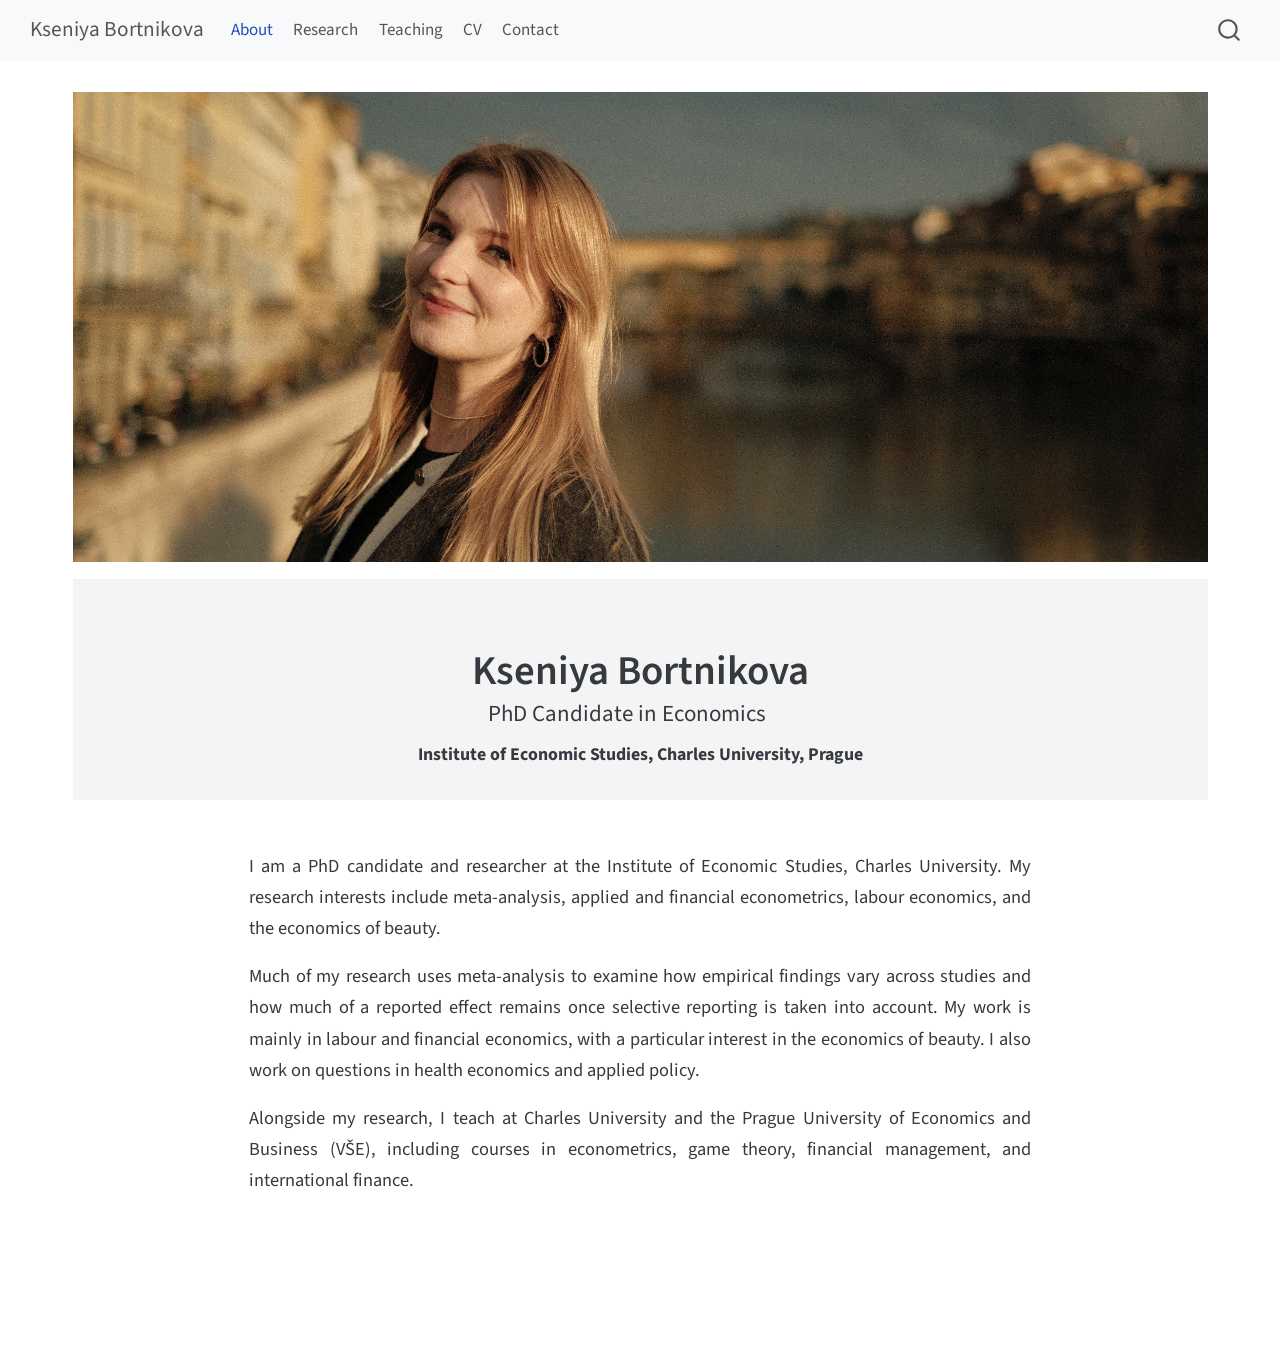
==== docs/index.html @ 867ddbcf "Publish website from docs" ====
<!DOCTYPE html>
<html xmlns="http://www.w3.org/1999/xhtml" lang="en" xml:lang="en"><head>

<meta charset="utf-8">
<meta name="generator" content="quarto-1.4.553">

<meta name="viewport" content="width=device-width, initial-scale=1.0, user-scalable=yes">


<title>Kseniya Bortnikova -</title>
<style>
code{white-space: pre-wrap;}
span.smallcaps{font-variant: small-caps;}
div.columns{display: flex; gap: min(4vw, 1.5em);}
div.column{flex: auto; overflow-x: auto;}
div.hanging-indent{margin-left: 1.5em; text-indent: -1.5em;}
ul.task-list{list-style: none;}
ul.task-list li input[type="checkbox"] {
  width: 0.8em;
  margin: 0 0.8em 0.2em -1em; /* quarto-specific, see https://github.com/quarto-dev/quarto-cli/issues/4556 */ 
  vertical-align: middle;
}
</style>


<script src="site_libs/quarto-nav/quarto-nav.js"></script>
<script src="site_libs/quarto-nav/headroom.min.js"></script>
<script src="site_libs/clipboard/clipboard.min.js"></script>
<script src="site_libs/quarto-search/autocomplete.umd.js"></script>
<script src="site_libs/quarto-search/fuse.min.js"></script>
<script src="site_libs/quarto-search/quarto-search.js"></script>
<meta name="quarto:offset" content="./">
<script src="site_libs/quarto-html/quarto.js"></script>
<script src="site_libs/quarto-html/popper.min.js"></script>
<script src="site_libs/quarto-html/tippy.umd.min.js"></script>
<script src="site_libs/quarto-html/anchor.min.js"></script>
<link href="site_libs/quarto-html/tippy.css" rel="stylesheet">
<link href="site_libs/quarto-html/quarto-syntax-highlighting.css" rel="stylesheet" id="quarto-text-highlighting-styles">
<script src="site_libs/bootstrap/bootstrap.min.js"></script>
<link href="site_libs/bootstrap/bootstrap-icons.css" rel="stylesheet">
<link href="site_libs/bootstrap/bootstrap.min.css" rel="stylesheet" id="quarto-bootstrap" data-mode="light">
<script id="quarto-search-options" type="application/json">{
  "location": "navbar",
  "copy-button": false,
  "collapse-after": 3,
  "panel-placement": "end",
  "type": "overlay",
  "limit": 50,
  "keyboard-shortcut": [
    "f",
    "/",
    "s"
  ],
  "show-item-context": false,
  "language": {
    "search-no-results-text": "No results",
    "search-matching-documents-text": "matching documents",
    "search-copy-link-title": "Copy link to search",
    "search-hide-matches-text": "Hide additional matches",
    "search-more-match-text": "more match in this document",
    "search-more-matches-text": "more matches in this document",
    "search-clear-button-title": "Clear",
    "search-text-placeholder": "",
    "search-detached-cancel-button-title": "Cancel",
    "search-submit-button-title": "Submit",
    "search-label": "Search"
  }
}</script>


<link rel="stylesheet" href="styles.css">
</head>

<body class="nav-fixed">

<div id="quarto-search-results"></div>
  <header id="quarto-header" class="headroom fixed-top">
    <nav class="navbar navbar-expand-lg " data-bs-theme="dark">
      <div class="navbar-container container-fluid">
      <div class="navbar-brand-container mx-auto">
    <a class="navbar-brand" href="./index.html">
    <span class="navbar-title">Kseniya Bortnikova</span>
    </a>
  </div>
            <div id="quarto-search" class="" title="Search"></div>
          <button class="navbar-toggler" type="button" data-bs-toggle="collapse" data-bs-target="#navbarCollapse" aria-controls="navbarCollapse" aria-expanded="false" aria-label="Toggle navigation" onclick="if (window.quartoToggleHeadroom) { window.quartoToggleHeadroom(); }">
  <span class="navbar-toggler-icon"></span>
</button>
          <div class="collapse navbar-collapse" id="navbarCollapse">
            <ul class="navbar-nav navbar-nav-scroll me-auto">
  <li class="nav-item">
    <a class="nav-link active" href="./index.html" aria-current="page"> 
<span class="menu-text">About</span></a>
  </li>  
  <li class="nav-item">
    <a class="nav-link" href="./research.html"> 
<span class="menu-text">Research</span></a>
  </li>  
  <li class="nav-item">
    <a class="nav-link" href="./teaching.html"> 
<span class="menu-text">Teaching</span></a>
  </li>  
  <li class="nav-item">
    <a class="nav-link" href="./cv.html"> 
<span class="menu-text">CV</span></a>
  </li>  
  <li class="nav-item">
    <a class="nav-link" href="./contact.html"> 
<span class="menu-text">Contact</span></a>
  </li>  
</ul>
          </div> <!-- /navcollapse -->
          <div class="quarto-navbar-tools">
</div>
      </div> <!-- /container-fluid -->
    </nav>
</header>
<!-- content -->
<div id="quarto-content" class="quarto-container page-columns page-rows-contents page-layout-full page-navbar">
<!-- sidebar -->
<!-- margin-sidebar -->
    
<!-- main -->
<main class="content column-page" id="quarto-document-content">




<div class="hero-photo">
<p><img src="photo.JPG" alt="Kseniya Bortnikova"></p>
</div>
<section id="kseniya-bortnikova" class="level1 hero">
<h1>Kseniya Bortnikova</h1>
<section id="phd-candidate-in-economics" class="level2">
<h2 class="anchored" data-anchor-id="phd-candidate-in-economics">PhD Candidate in Economics</h2>
<p><strong>Institute of Economic Studies, Charles University, Prague</strong></p>
</section>
</section>
<div class="about-text">
<p>I am a PhD candidate and researcher at the Institute of Economic Studies, Charles University. My research interests include meta-analysis, applied and financial econometrics, labour economics, and the economics of beauty.</p>
<p>Much of my research uses meta-analysis to examine how empirical findings vary across studies and how much of a reported effect remains once selective reporting is taken into account. My work is mainly in labour and financial economics, with a particular interest in the economics of beauty. I also work on questions in health economics and applied policy.</p>
<p>Alongside my research, I teach at Charles University and the Prague University of Economics and Business (VŠE), including courses in econometrics, game theory, financial management, and international finance.</p>
</div>



</main> <!-- /main -->
<script id="quarto-html-after-body" type="application/javascript">
window.document.addEventListener("DOMContentLoaded", function (event) {
  const toggleBodyColorMode = (bsSheetEl) => {
    const mode = bsSheetEl.getAttribute("data-mode");
    const bodyEl = window.document.querySelector("body");
    if (mode === "dark") {
      bodyEl.classList.add("quarto-dark");
      bodyEl.classList.remove("quarto-light");
    } else {
      bodyEl.classList.add("quarto-light");
      bodyEl.classList.remove("quarto-dark");
    }
  }
  const toggleBodyColorPrimary = () => {
    const bsSheetEl = window.document.querySelector("link#quarto-bootstrap");
    if (bsSheetEl) {
      toggleBodyColorMode(bsSheetEl);
    }
  }
  toggleBodyColorPrimary();  
  const icon = "";
  const anchorJS = new window.AnchorJS();
  anchorJS.options = {
    placement: 'right',
    icon: icon
  };
  anchorJS.add('.anchored');
  const isCodeAnnotation = (el) => {
    for (const clz of el.classList) {
      if (clz.startsWith('code-annotation-')) {                     
        return true;
      }
    }
    return false;
  }
  const clipboard = new window.ClipboardJS('.code-copy-button', {
    text: function(trigger) {
      const codeEl = trigger.previousElementSibling.cloneNode(true);
      for (const childEl of codeEl.children) {
        if (isCodeAnnotation(childEl)) {
          childEl.remove();
        }
      }
      return codeEl.innerText;
    }
  });
  clipboard.on('success', function(e) {
    // button target
    const button = e.trigger;
    // don't keep focus
    button.blur();
    // flash "checked"
    button.classList.add('code-copy-button-checked');
    var currentTitle = button.getAttribute("title");
    button.setAttribute("title", "Copied!");
    let tooltip;
    if (window.bootstrap) {
      button.setAttribute("data-bs-toggle", "tooltip");
      button.setAttribute("data-bs-placement", "left");
      button.setAttribute("data-bs-title", "Copied!");
      tooltip = new bootstrap.Tooltip(button, 
        { trigger: "manual", 
          customClass: "code-copy-button-tooltip",
          offset: [0, -8]});
      tooltip.show();    
    }
    setTimeout(function() {
      if (tooltip) {
        tooltip.hide();
        button.removeAttribute("data-bs-title");
        button.removeAttribute("data-bs-toggle");
        button.removeAttribute("data-bs-placement");
      }
      button.setAttribute("title", currentTitle);
      button.classList.remove('code-copy-button-checked');
    }, 1000);
    // clear code selection
    e.clearSelection();
  });
    var localhostRegex = new RegExp(/^(?:http|https):\/\/localhost\:?[0-9]*\//);
    var mailtoRegex = new RegExp(/^mailto:/);
      var filterRegex = new RegExp('/' + window.location.host + '/');
    var isInternal = (href) => {
        return filterRegex.test(href) || localhostRegex.test(href) || mailtoRegex.test(href);
    }
    // Inspect non-navigation links and adorn them if external
 	var links = window.document.querySelectorAll('a[href]:not(.nav-link):not(.navbar-brand):not(.toc-action):not(.sidebar-link):not(.sidebar-item-toggle):not(.pagination-link):not(.no-external):not([aria-hidden]):not(.dropdown-item):not(.quarto-navigation-tool)');
    for (var i=0; i<links.length; i++) {
      const link = links[i];
      if (!isInternal(link.href)) {
        // undo the damage that might have been done by quarto-nav.js in the case of
        // links that we want to consider external
        if (link.dataset.originalHref !== undefined) {
          link.href = link.dataset.originalHref;
        }
      }
    }
  function tippyHover(el, contentFn, onTriggerFn, onUntriggerFn) {
    const config = {
      allowHTML: true,
      maxWidth: 500,
      delay: 100,
      arrow: false,
      appendTo: function(el) {
          return el.parentElement;
      },
      interactive: true,
      interactiveBorder: 10,
      theme: 'quarto',
      placement: 'bottom-start',
    };
    if (contentFn) {
      config.content = contentFn;
    }
    if (onTriggerFn) {
      config.onTrigger = onTriggerFn;
    }
    if (onUntriggerFn) {
      config.onUntrigger = onUntriggerFn;
    }
    window.tippy(el, config); 
  }
  const noterefs = window.document.querySelectorAll('a[role="doc-noteref"]');
  for (var i=0; i<noterefs.length; i++) {
    const ref = noterefs[i];
    tippyHover(ref, function() {
      // use id or data attribute instead here
      let href = ref.getAttribute('data-footnote-href') || ref.getAttribute('href');
      try { href = new URL(href).hash; } catch {}
      const id = href.replace(/^#\/?/, "");
      const note = window.document.getElementById(id);
      if (note) {
        return note.innerHTML;
      } else {
        return "";
      }
    });
  }
  const xrefs = window.document.querySelectorAll('a.quarto-xref');
  const processXRef = (id, note) => {
    // Strip column container classes
    const stripColumnClz = (el) => {
      el.classList.remove("page-full", "page-columns");
      if (el.children) {
        for (const child of el.children) {
          stripColumnClz(child);
        }
      }
    }
    stripColumnClz(note)
    if (id === null || id.startsWith('sec-')) {
      // Special case sections, only their first couple elements
      const container = document.createElement("div");
      if (note.children && note.children.length > 2) {
        container.appendChild(note.children[0].cloneNode(true));
        for (let i = 1; i < note.children.length; i++) {
          const child = note.children[i];
          if (child.tagName === "P" && child.innerText === "") {
            continue;
          } else {
            container.appendChild(child.cloneNode(true));
            break;
          }
        }
        if (window.Quarto?.typesetMath) {
          window.Quarto.typesetMath(container);
        }
        return container.innerHTML
      } else {
        if (window.Quarto?.typesetMath) {
          window.Quarto.typesetMath(note);
        }
        return note.innerHTML;
      }
    } else {
      // Remove any anchor links if they are present
      const anchorLink = note.querySelector('a.anchorjs-link');
      if (anchorLink) {
        anchorLink.remove();
      }
      if (window.Quarto?.typesetMath) {
        window.Quarto.typesetMath(note);
      }
      // TODO in 1.5, we should make sure this works without a callout special case
      if (note.classList.contains("callout")) {
        return note.outerHTML;
      } else {
        return note.innerHTML;
      }
    }
  }
  for (var i=0; i<xrefs.length; i++) {
    const xref = xrefs[i];
    tippyHover(xref, undefined, function(instance) {
      instance.disable();
      let url = xref.getAttribute('href');
      let hash = undefined; 
      if (url.startsWith('#')) {
        hash = url;
      } else {
        try { hash = new URL(url).hash; } catch {}
      }
      if (hash) {
        const id = hash.replace(/^#\/?/, "");
        const note = window.document.getElementById(id);
        if (note !== null) {
          try {
            const html = processXRef(id, note.cloneNode(true));
            instance.setContent(html);
          } finally {
            instance.enable();
            instance.show();
          }
        } else {
          // See if we can fetch this
          fetch(url.split('#')[0])
          .then(res => res.text())
          .then(html => {
            const parser = new DOMParser();
            const htmlDoc = parser.parseFromString(html, "text/html");
            const note = htmlDoc.getElementById(id);
            if (note !== null) {
              const html = processXRef(id, note);
              instance.setContent(html);
            } 
          }).finally(() => {
            instance.enable();
            instance.show();
          });
        }
      } else {
        // See if we can fetch a full url (with no hash to target)
        // This is a special case and we should probably do some content thinning / targeting
        fetch(url)
        .then(res => res.text())
        .then(html => {
          const parser = new DOMParser();
          const htmlDoc = parser.parseFromString(html, "text/html");
          const note = htmlDoc.querySelector('main.content');
          if (note !== null) {
            // This should only happen for chapter cross references
            // (since there is no id in the URL)
            // remove the first header
            if (note.children.length > 0 && note.children[0].tagName === "HEADER") {
              note.children[0].remove();
            }
            const html = processXRef(null, note);
            instance.setContent(html);
          } 
        }).finally(() => {
          instance.enable();
          instance.show();
        });
      }
    }, function(instance) {
    });
  }
      let selectedAnnoteEl;
      const selectorForAnnotation = ( cell, annotation) => {
        let cellAttr = 'data-code-cell="' + cell + '"';
        let lineAttr = 'data-code-annotation="' +  annotation + '"';
        const selector = 'span[' + cellAttr + '][' + lineAttr + ']';
        return selector;
      }
      const selectCodeLines = (annoteEl) => {
        const doc = window.document;
        const targetCell = annoteEl.getAttribute("data-target-cell");
        const targetAnnotation = annoteEl.getAttribute("data-target-annotation");
        const annoteSpan = window.document.querySelector(selectorForAnnotation(targetCell, targetAnnotation));
        const lines = annoteSpan.getAttribute("data-code-lines").split(",");
        const lineIds = lines.map((line) => {
          return targetCell + "-" + line;
        })
        let top = null;
        let height = null;
        let parent = null;
        if (lineIds.length > 0) {
            //compute the position of the single el (top and bottom and make a div)
            const el = window.document.getElementById(lineIds[0]);
            top = el.offsetTop;
            height = el.offsetHeight;
            parent = el.parentElement.parentElement;
          if (lineIds.length > 1) {
            const lastEl = window.document.getElementById(lineIds[lineIds.length - 1]);
            const bottom = lastEl.offsetTop + lastEl.offsetHeight;
            height = bottom - top;
          }
          if (top !== null && height !== null && parent !== null) {
            // cook up a div (if necessary) and position it 
            let div = window.document.getElementById("code-annotation-line-highlight");
            if (div === null) {
              div = window.document.createElement("div");
              div.setAttribute("id", "code-annotation-line-highlight");
              div.style.position = 'absolute';
              parent.appendChild(div);
            }
            div.style.top = top - 2 + "px";
            div.style.height = height + 4 + "px";
            div.style.left = 0;
            let gutterDiv = window.document.getElementById("code-annotation-line-highlight-gutter");
            if (gutterDiv === null) {
              gutterDiv = window.document.createElement("div");
              gutterDiv.setAttribute("id", "code-annotation-line-highlight-gutter");
              gutterDiv.style.position = 'absolute';
              const codeCell = window.document.getElementById(targetCell);
              const gutter = codeCell.querySelector('.code-annotation-gutter');
              gutter.appendChild(gutterDiv);
            }
            gutterDiv.style.top = top - 2 + "px";
            gutterDiv.style.height = height + 4 + "px";
          }
          selectedAnnoteEl = annoteEl;
        }
      };
      const unselectCodeLines = () => {
        const elementsIds = ["code-annotation-line-highlight", "code-annotation-line-highlight-gutter"];
        elementsIds.forEach((elId) => {
          const div = window.document.getElementById(elId);
          if (div) {
            div.remove();
          }
        });
        selectedAnnoteEl = undefined;
      };
        // Handle positioning of the toggle
    window.addEventListener(
      "resize",
      throttle(() => {
        elRect = undefined;
        if (selectedAnnoteEl) {
          selectCodeLines(selectedAnnoteEl);
        }
      }, 10)
    );
    function throttle(fn, ms) {
    let throttle = false;
    let timer;
      return (...args) => {
        if(!throttle) { // first call gets through
            fn.apply(this, args);
            throttle = true;
        } else { // all the others get throttled
            if(timer) clearTimeout(timer); // cancel #2
            timer = setTimeout(() => {
              fn.apply(this, args);
              timer = throttle = false;
            }, ms);
        }
      };
    }
      // Attach click handler to the DT
      const annoteDls = window.document.querySelectorAll('dt[data-target-cell]');
      for (const annoteDlNode of annoteDls) {
        annoteDlNode.addEventListener('click', (event) => {
          const clickedEl = event.target;
          if (clickedEl !== selectedAnnoteEl) {
            unselectCodeLines();
            const activeEl = window.document.querySelector('dt[data-target-cell].code-annotation-active');
            if (activeEl) {
              activeEl.classList.remove('code-annotation-active');
            }
            selectCodeLines(clickedEl);
            clickedEl.classList.add('code-annotation-active');
          } else {
            // Unselect the line
            unselectCodeLines();
            clickedEl.classList.remove('code-annotation-active');
          }
        });
      }
  const findCites = (el) => {
    const parentEl = el.parentElement;
    if (parentEl) {
      const cites = parentEl.dataset.cites;
      if (cites) {
        return {
          el,
          cites: cites.split(' ')
        };
      } else {
        return findCites(el.parentElement)
      }
    } else {
      return undefined;
    }
  };
  var bibliorefs = window.document.querySelectorAll('a[role="doc-biblioref"]');
  for (var i=0; i<bibliorefs.length; i++) {
    const ref = bibliorefs[i];
    const citeInfo = findCites(ref);
    if (citeInfo) {
      tippyHover(citeInfo.el, function() {
        var popup = window.document.createElement('div');
        citeInfo.cites.forEach(function(cite) {
          var citeDiv = window.document.createElement('div');
          citeDiv.classList.add('hanging-indent');
          citeDiv.classList.add('csl-entry');
          var biblioDiv = window.document.getElementById('ref-' + cite);
          if (biblioDiv) {
            citeDiv.innerHTML = biblioDiv.innerHTML;
          }
          popup.appendChild(citeDiv);
        });
        return popup.innerHTML;
      });
    }
  }
});
</script>
</div> <!-- /content -->




</body></html>
---- docs/site_libs/quarto-html/tippy.css ----
.tippy-box[data-animation=fade][data-state=hidden]{opacity:0}[data-tippy-root]{max-width:calc(100vw - 10px)}.tippy-box{position:relative;background-color:#333;color:#fff;border-radius:4px;font-size:14px;line-height:1.4;white-space:normal;outline:0;transition-property:transform,visibility,opacity}.tippy-box[data-placement^=top]>.tippy-arrow{bottom:0}.tippy-box[data-placement^=top]>.tippy-arrow:before{bottom:-7px;left:0;border-width:8px 8px 0;border-top-color:initial;transform-origin:center top}.tippy-box[data-placement^=bottom]>.tippy-arrow{top:0}.tippy-box[data-placement^=bottom]>.tippy-arrow:before{top:-7px;left:0;border-width:0 8px 8px;border-bottom-color:initial;transform-origin:center bottom}.tippy-box[data-placement^=left]>.tippy-arrow{right:0}.tippy-box[data-placement^=left]>.tippy-arrow:before{border-width:8px 0 8px 8px;border-left-color:initial;right:-7px;transform-origin:center left}.tippy-box[data-placement^=right]>.tippy-arrow{left:0}.tippy-box[data-placement^=right]>.tippy-arrow:before{left:-7px;border-width:8px 8px 8px 0;border-right-color:initial;transform-origin:center right}.tippy-box[data-inertia][data-state=visible]{transition-timing-function:cubic-bezier(.54,1.5,.38,1.11)}.tippy-arrow{width:16px;height:16px;color:#333}.tippy-arrow:before{content:"";position:absolute;border-color:transparent;border-style:solid}.tippy-content{position:relative;padding:5px 9px;z-index:1}
---- docs/site_libs/quarto-html/quarto-syntax-highlighting.css ----
/* quarto syntax highlight colors */
:root {
  --quarto-hl-ot-color: #003B4F;
  --quarto-hl-at-color: #657422;
  --quarto-hl-ss-color: #20794D;
  --quarto-hl-an-color: #5E5E5E;
  --quarto-hl-fu-color: #4758AB;
  --quarto-hl-st-color: #20794D;
  --quarto-hl-cf-color: #003B4F;
  --quarto-hl-op-color: #5E5E5E;
  --quarto-hl-er-color: #AD0000;
  --quarto-hl-bn-color: #AD0000;
  --quarto-hl-al-color: #AD0000;
  --quarto-hl-va-color: #111111;
  --quarto-hl-bu-color: inherit;
  --quarto-hl-ex-color: inherit;
  --quarto-hl-pp-color: #AD0000;
  --quarto-hl-in-color: #5E5E5E;
  --quarto-hl-vs-color: #20794D;
  --quarto-hl-wa-color: #5E5E5E;
  --quarto-hl-do-color: #5E5E5E;
  --quarto-hl-im-color: #00769E;
  --quarto-hl-ch-color: #20794D;
  --quarto-hl-dt-color: #AD0000;
  --quarto-hl-fl-color: #AD0000;
  --quarto-hl-co-color: #5E5E5E;
  --quarto-hl-cv-color: #5E5E5E;
  --quarto-hl-cn-color: #8f5902;
  --quarto-hl-sc-color: #5E5E5E;
  --quarto-hl-dv-color: #AD0000;
  --quarto-hl-kw-color: #003B4F;
}

/* other quarto variables */
:root {
  --quarto-font-monospace: SFMono-Regular, Menlo, Monaco, Consolas, "Liberation Mono", "Courier New", monospace;
}

pre > code.sourceCode > span {
  color: #003B4F;
}

code span {
  color: #003B4F;
}

code.sourceCode > span {
  color: #003B4F;
}

div.sourceCode,
div.sourceCode pre.sourceCode {
  color: #003B4F;
}

code span.ot {
  color: #003B4F;
  font-style: inherit;
}

code span.at {
  color: #657422;
  font-style: inherit;
}

code span.ss {
  color: #20794D;
  font-style: inherit;
}

code span.an {
  color: #5E5E5E;
  font-style: inherit;
}

code span.fu {
  color: #4758AB;
  font-style: inherit;
}

code span.st {
  color: #20794D;
  font-style: inherit;
}

code span.cf {
  color: #003B4F;
  font-style: inherit;
}

code span.op {
  color: #5E5E5E;
  font-style: inherit;
}

code span.er {
  color: #AD0000;
  font-style: inherit;
}

code span.bn {
  color: #AD0000;
  font-style: inherit;
}

code span.al {
  color: #AD0000;
  font-style: inherit;
}

code span.va {
  color: #111111;
  font-style: inherit;
}

code span.bu {
  font-style: inherit;
}

code span.ex {
  font-style: inherit;
}

code span.pp {
  color: #AD0000;
  font-style: inherit;
}

code span.in {
  color: #5E5E5E;
  font-style: inherit;
}

code span.vs {
  color: #20794D;
  font-style: inherit;
}

code span.wa {
  color: #5E5E5E;
  font-style: italic;
}

code span.do {
  color: #5E5E5E;
  font-style: italic;
}

code span.im {
  color: #00769E;
  font-style: inherit;
}

code span.ch {
  color: #20794D;
  font-style: inherit;
}

code span.dt {
  color: #AD0000;
  font-style: inherit;
}

code span.fl {
  color: #AD0000;
  font-style: inherit;
}

code span.co {
  color: #5E5E5E;
  font-style: inherit;
}

code span.cv {
  color: #5E5E5E;
  font-style: italic;
}

code span.cn {
  color: #8f5902;
  font-style: inherit;
}

code span.sc {
  color: #5E5E5E;
  font-style: inherit;
}

code span.dv {
  color: #AD0000;
  font-style: inherit;
}

code span.kw {
  color: #003B4F;
  font-style: inherit;
}

.prevent-inlining {
  content: "</";
}

/*# sourceMappingURL=debc5d5d77c3f9108843748ff7464032.css.map */
---- docs/styles.css ----
/* Homepage photo */

.hero-photo {
  width: 100%;
  max-width: 1400px;
  margin: 0 auto;
}

.hero-photo img {
  width: 100%;
  height: 470px;
  object-fit: cover;
  object-position: center 30%;
  display: block;
}


/* Name and affiliation */

.hero {
  text-align: center;
  padding: 2rem 1.5rem 1.8rem 1.5rem;
  background: #f4f4f4;
}

.hero h1 {
  margin-bottom: 0.25rem;
  font-size: 2.4rem;
}

.hero h2 {
  margin-top: 0;
  margin-bottom: 0.35rem;
  font-size: 1.35rem;
  font-weight: 400;
}

.hero p {
  margin: 0;
  font-size: 1.05rem;
}


/* Remove any separators inside the hero block */

.hero * {
  border-top: none !important;
  border-bottom: none !important;
}


/* Main bio */

.about-text {
  max-width: 850px;
  margin: 0 auto;
  padding: 3rem 2rem 4rem 2rem;
  font-size: 1.08rem;
  line-height: 1.7;
  text-align: justify;
  hyphens: auto;
}


/* Contact page photo */

.contact-photo {
  width: 92%;
  max-width: 1100px;
  margin: 2rem auto 0 auto;
  display: block;
}
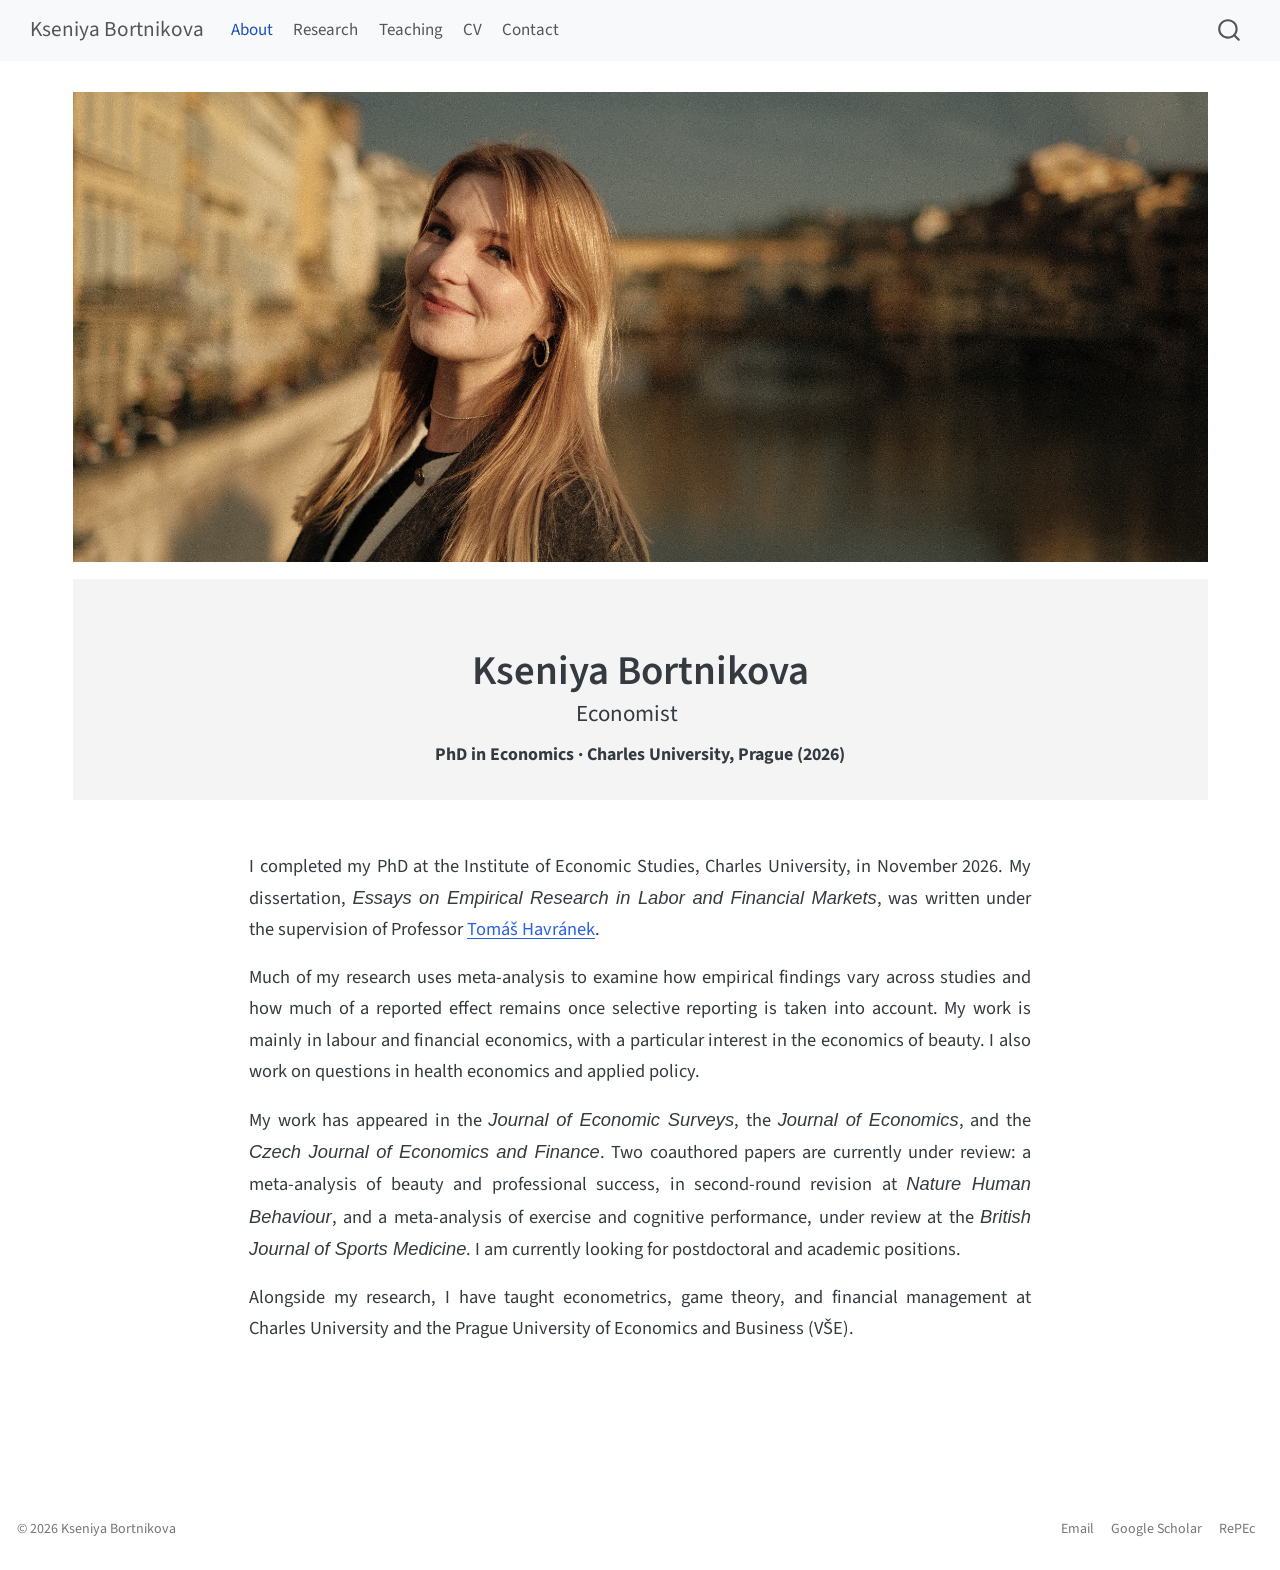
==== commit 74b5ba5c: "Update site after PhD defense Update site after PhD defense" ====
--- a/docs/index.html
+++ b/docs/index.html
@@ -7,7 +7,7 @@
 <meta name="viewport" content="width=device-width, initial-scale=1.0, user-scalable=yes">
 
 
-<title>Kseniya Bortnikova -</title>
+<title>Kseniya Bortnikova</title>
 <style>
 code{white-space: pre-wrap;}
 span.smallcaps{font-variant: small-caps;}
@@ -69,6 +69,8 @@
 
 
 <link rel="stylesheet" href="styles.css">
+<meta property="og:title" content="Kseniya Bortnikova">
+<meta property="og:site_name" content="Kseniya Bortnikova">
 </head>
 
 <body class="nav-fixed">
@@ -131,15 +133,16 @@
 </div>
 <section id="kseniya-bortnikova" class="level1 hero">
 <h1>Kseniya Bortnikova</h1>
-<section id="phd-candidate-in-economics" class="level2">
-<h2 class="anchored" data-anchor-id="phd-candidate-in-economics">PhD Candidate in Economics</h2>
-<p><strong>Institute of Economic Studies, Charles University, Prague</strong></p>
+<section id="economist" class="level2">
+<h2 class="anchored" data-anchor-id="economist">Economist</h2>
+<p><strong>PhD in Economics · Charles University, Prague (2026)</strong></p>
 </section>
 </section>
 <div class="about-text">
-<p>I am a PhD candidate and researcher at the Institute of Economic Studies, Charles University. My research interests include meta-analysis, applied and financial econometrics, labour economics, and the economics of beauty.</p>
+<p>I completed my PhD at the Institute of Economic Studies, Charles University, in November 2026. My dissertation, <em>Essays on Empirical Research in Labor and Financial Markets</em>, was written under the supervision of Professor <a href="https://ies.fsv.cuni.cz/en/contacts/people/78067720">Tomáš Havránek</a>.</p>
 <p>Much of my research uses meta-analysis to examine how empirical findings vary across studies and how much of a reported effect remains once selective reporting is taken into account. My work is mainly in labour and financial economics, with a particular interest in the economics of beauty. I also work on questions in health economics and applied policy.</p>
-<p>Alongside my research, I teach at Charles University and the Prague University of Economics and Business (VŠE), including courses in econometrics, game theory, financial management, and international finance.</p>
+<p>My work has appeared in the <em>Journal of Economic Surveys</em>, the <em>Journal of Economics</em>, and the <em>Czech Journal of Economics and Finance</em>. Two coauthored papers are currently under review: a meta-analysis of beauty and professional success, in second-round revision at <em>Nature Human Behaviour</em>, and a meta-analysis of exercise and cognitive performance, under review at the <em>British Journal of Sports Medicine</em>. I am currently looking for postdoctoral and academic positions.</p>
+<p>Alongside my research, I have taught econometrics, game theory, and financial management at Charles University and the Prague University of Economics and Business (VŠE).</p>
 </div>
 
 
@@ -226,7 +229,7 @@
   });
     var localhostRegex = new RegExp(/^(?:http|https):\/\/localhost\:?[0-9]*\//);
     var mailtoRegex = new RegExp(/^mailto:/);
-      var filterRegex = new RegExp('/' + window.location.host + '/');
+      var filterRegex = new RegExp("https:\/\/kseniyabortnikova\.github\.io");
     var isInternal = (href) => {
         return filterRegex.test(href) || localhostRegex.test(href) || mailtoRegex.test(href);
     }
@@ -555,6 +558,35 @@
 });
 </script>
 </div> <!-- /content -->
+<footer class="footer">
+  <div class="nav-footer">
+    <div class="nav-footer-left">
+<p>© 2026 Kseniya Bortnikova</p>
+</div>   
+    <div class="nav-footer-center">
+      &nbsp;
+    </div>
+    <div class="nav-footer-right">
+      <ul class="footer-items list-unstyled">
+    <li class="nav-item">
+    <a class="nav-link" href="mailto:bortnikova.xenia@gmail.com">
+<p>Email</p>
+</a>
+  </li>  
+    <li class="nav-item">
+    <a class="nav-link" href="https://scholar.google.com/citations?user=skvvLtYAAAAJ">
+<p>Google Scholar</p>
+</a>
+  </li>  
+    <li class="nav-item">
+    <a class="nav-link" href="https://ideas.repec.org/f/pbo1137.html">
+<p>RePEc</p>
+</a>
+  </li>  
+</ul>
+    </div>
+  </div>
+</footer>
 
 
 
--- a/docs/styles.css
+++ b/docs/styles.css
@@ -65,7 +65,7 @@
 /* Contact page photo */
 
 .contact-photo {
-  width: 92%;
+  width: 80%;
   max-width: 1100px;
   margin: 2rem auto 0 auto;
   display: block;
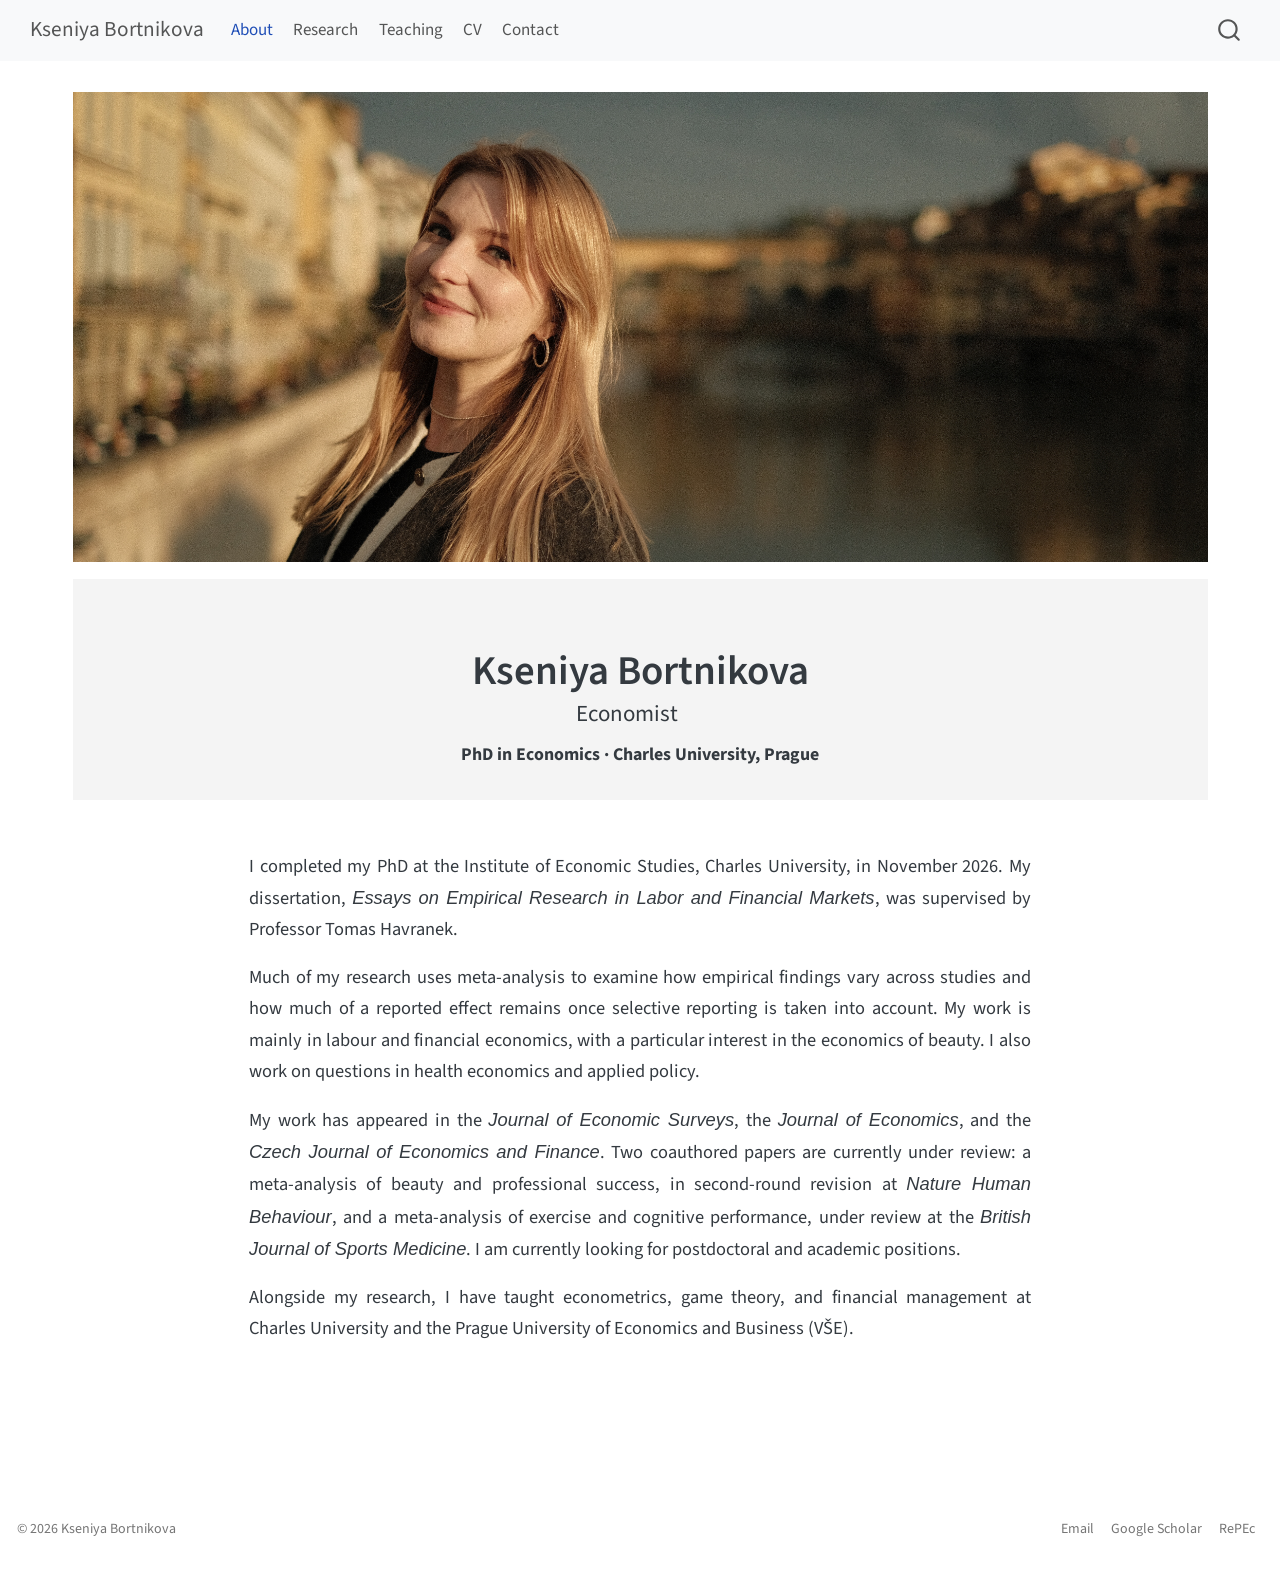
==== commit e3ac2dae: "Update site after PhD defense" ====
--- a/docs/index.html
+++ b/docs/index.html
@@ -135,11 +135,11 @@
 <h1>Kseniya Bortnikova</h1>
 <section id="economist" class="level2">
 <h2 class="anchored" data-anchor-id="economist">Economist</h2>
-<p><strong>PhD in Economics · Charles University, Prague (2026)</strong></p>
+<p><strong>PhD in Economics · Charles University, Prague </strong></p>
 </section>
 </section>
 <div class="about-text">
-<p>I completed my PhD at the Institute of Economic Studies, Charles University, in November 2026. My dissertation, <em>Essays on Empirical Research in Labor and Financial Markets</em>, was written under the supervision of Professor <a href="https://ies.fsv.cuni.cz/en/contacts/people/78067720">Tomáš Havránek</a>.</p>
+<p>I completed my PhD at the Institute of Economic Studies, Charles University, in November 2026. My dissertation, <em>Essays on Empirical Research in Labor and Financial Markets</em>, was supervised by Professor Tomas Havranek.</p>
 <p>Much of my research uses meta-analysis to examine how empirical findings vary across studies and how much of a reported effect remains once selective reporting is taken into account. My work is mainly in labour and financial economics, with a particular interest in the economics of beauty. I also work on questions in health economics and applied policy.</p>
 <p>My work has appeared in the <em>Journal of Economic Surveys</em>, the <em>Journal of Economics</em>, and the <em>Czech Journal of Economics and Finance</em>. Two coauthored papers are currently under review: a meta-analysis of beauty and professional success, in second-round revision at <em>Nature Human Behaviour</em>, and a meta-analysis of exercise and cognitive performance, under review at the <em>British Journal of Sports Medicine</em>. I am currently looking for postdoctoral and academic positions.</p>
 <p>Alongside my research, I have taught econometrics, game theory, and financial management at Charles University and the Prague University of Economics and Business (VŠE).</p>
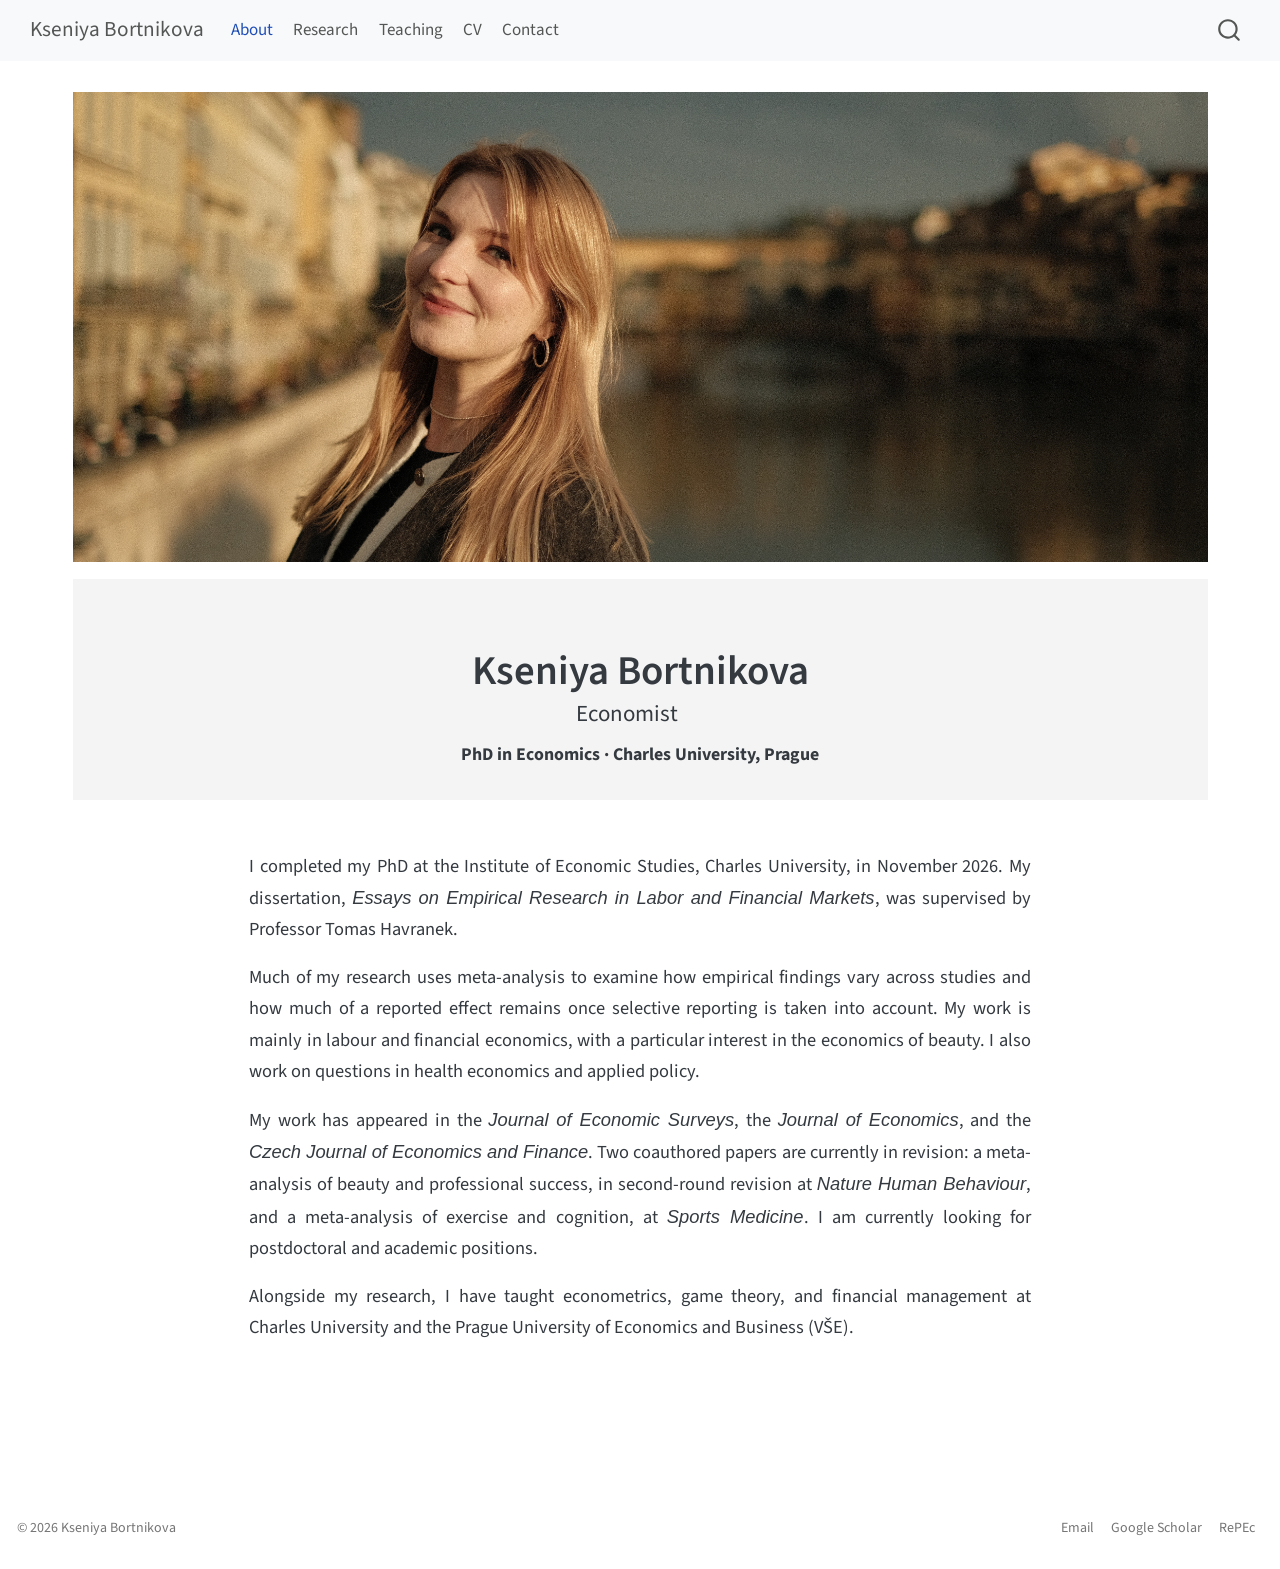
==== commit 0260dbc8: "Update CV and correct research page details - Replace CV PDF with post-defense version; add last-upd" ====
--- a/docs/index.html
+++ b/docs/index.html
@@ -141,7 +141,7 @@
 <div class="about-text">
 <p>I completed my PhD at the Institute of Economic Studies, Charles University, in November 2026. My dissertation, <em>Essays on Empirical Research in Labor and Financial Markets</em>, was supervised by Professor Tomas Havranek.</p>
 <p>Much of my research uses meta-analysis to examine how empirical findings vary across studies and how much of a reported effect remains once selective reporting is taken into account. My work is mainly in labour and financial economics, with a particular interest in the economics of beauty. I also work on questions in health economics and applied policy.</p>
-<p>My work has appeared in the <em>Journal of Economic Surveys</em>, the <em>Journal of Economics</em>, and the <em>Czech Journal of Economics and Finance</em>. Two coauthored papers are currently under review: a meta-analysis of beauty and professional success, in second-round revision at <em>Nature Human Behaviour</em>, and a meta-analysis of exercise and cognitive performance, under review at the <em>British Journal of Sports Medicine</em>. I am currently looking for postdoctoral and academic positions.</p>
+<p>My work has appeared in the <em>Journal of Economic Surveys</em>, the <em>Journal of Economics</em>, and the <em>Czech Journal of Economics and Finance</em>. Two coauthored papers are currently in revision: a meta-analysis of beauty and professional success, in second-round revision at <em>Nature Human Behaviour</em>, and a meta-analysis of exercise and cognition, at <em>Sports Medicine</em>. I am currently looking for postdoctoral and academic positions.</p>
 <p>Alongside my research, I have taught econometrics, game theory, and financial management at Charles University and the Prague University of Economics and Business (VŠE).</p>
 </div>
 
